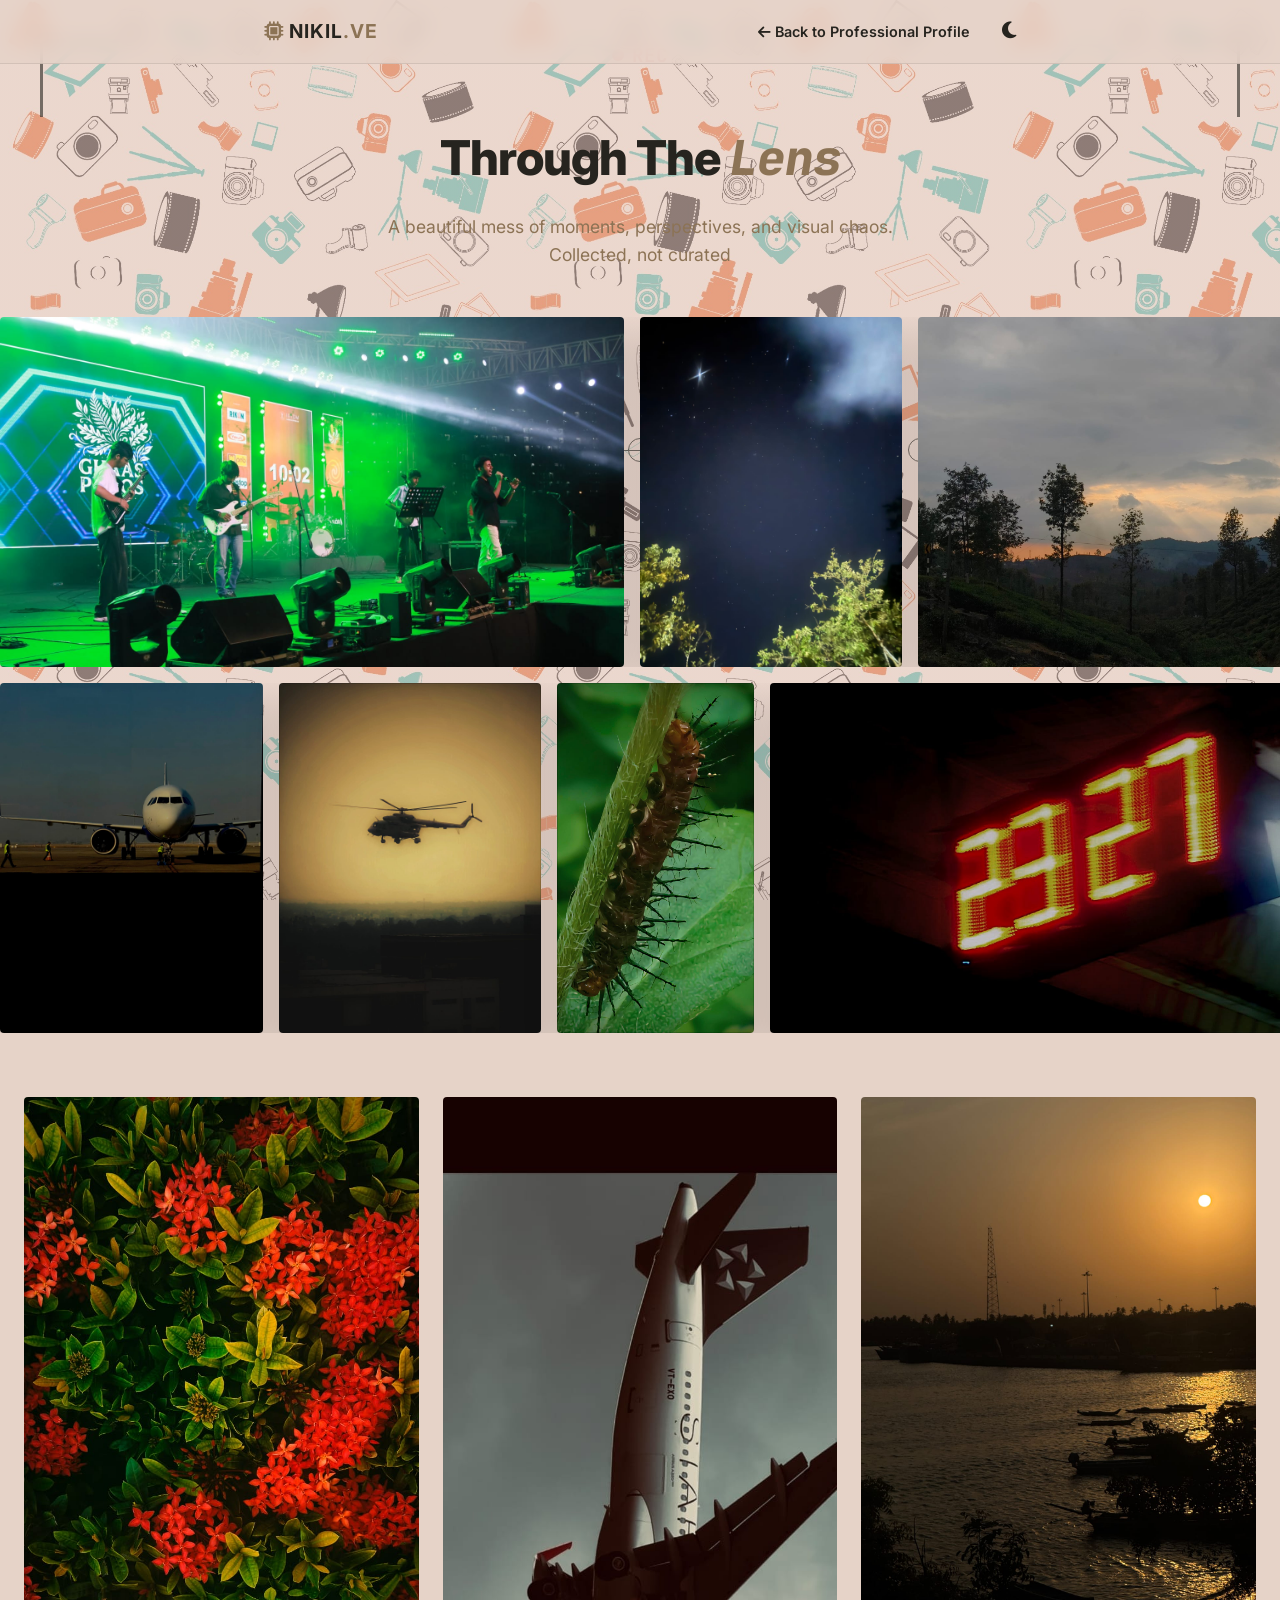
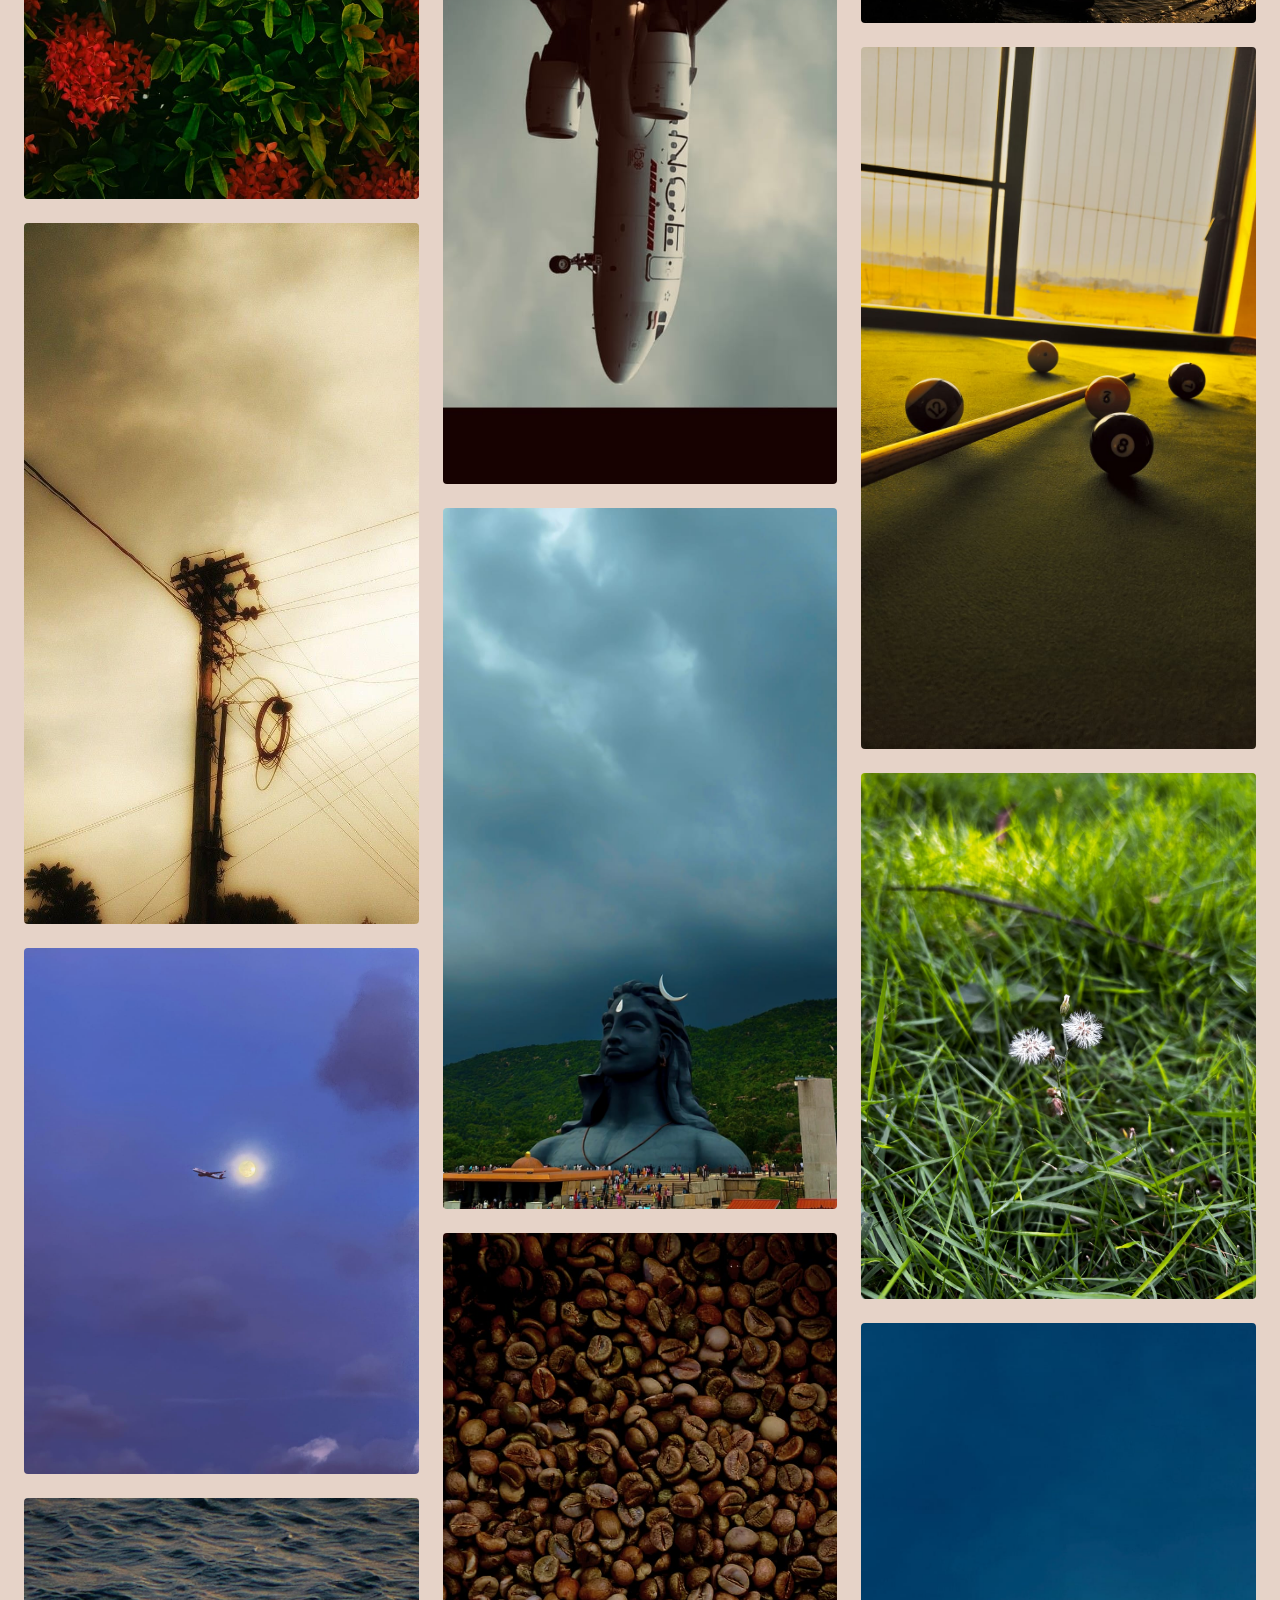
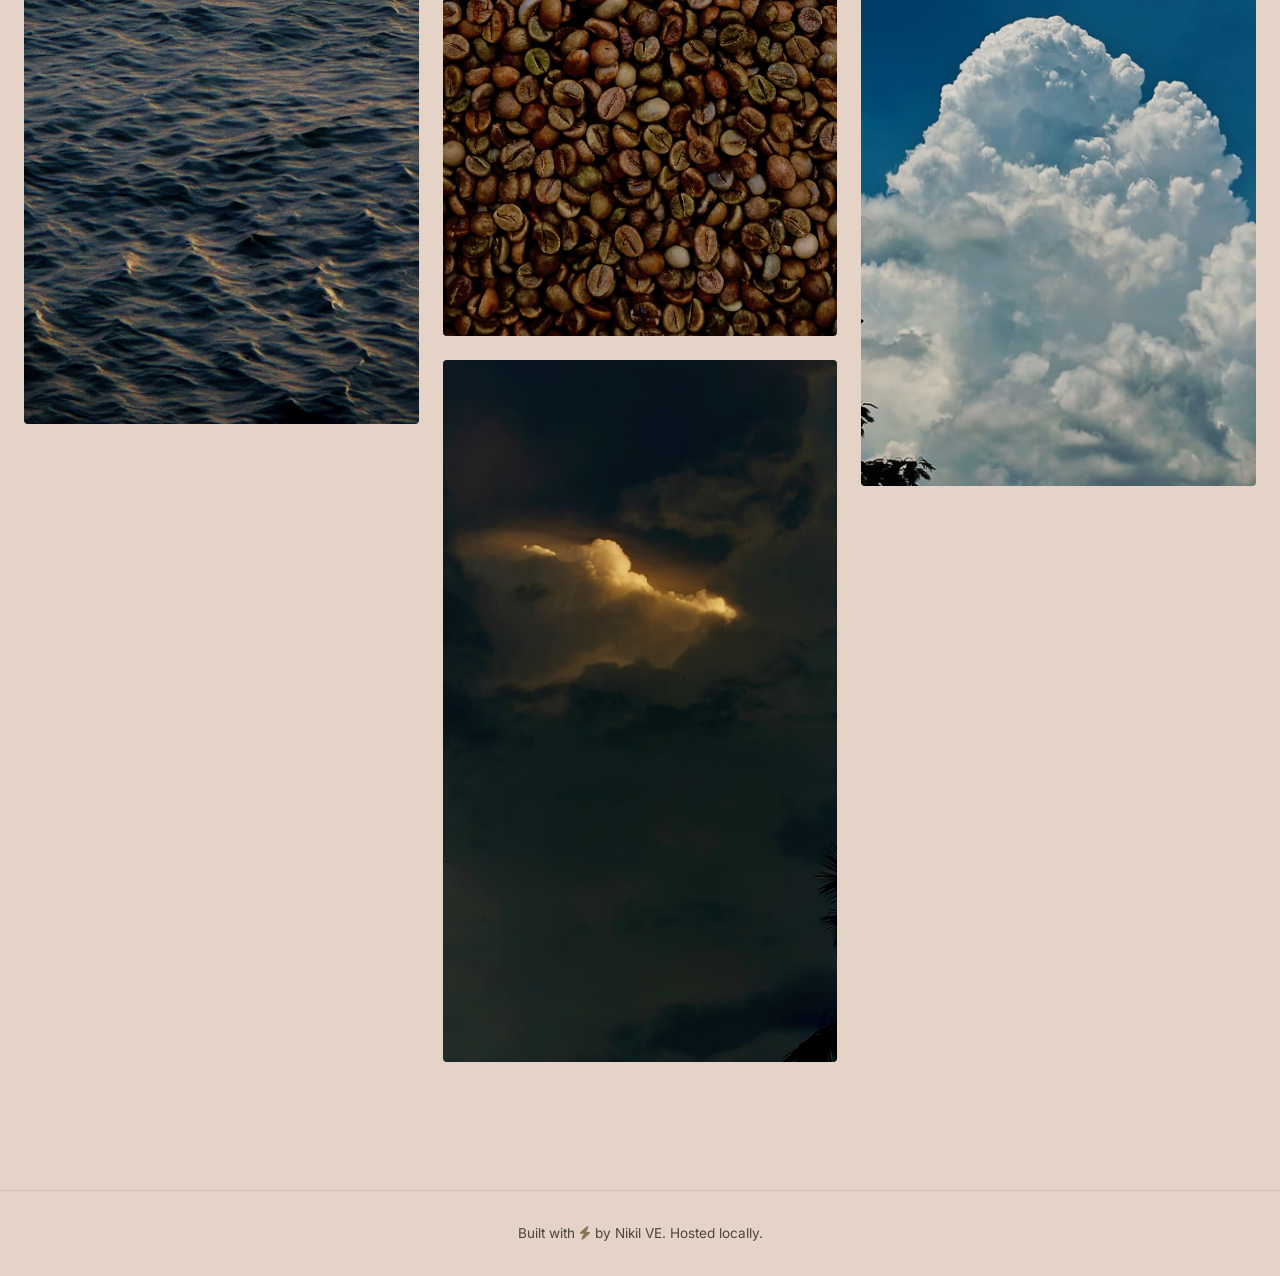
==== photography.html @ c64600e3 "Add files via upload" ====
<!DOCTYPE html>
<html lang="en" data-theme="dark">
<head>
    <meta charset="UTF-8">
    <meta name="viewport" content="width=device-width, initial-scale=1.0">
    <title>Photography | Nikil VE</title>
    
    <!-- Google Fonts -->
    <link rel="preconnect" href="https://fonts.googleapis.com">
    <link rel="preconnect" href="https://fonts.gstatic.com" crossorigin>
    <link href="https://fonts.googleapis.com/css2?family=Inter:wght@300;400;500;600;700&family=JetBrains+Mono:wght@400;700&family=Playfair+Display:ital,wght@0,400;0,700;1,400;1,700&display=swap" rel="stylesheet">
    
    <!-- FontAwesome -->
    <link rel="stylesheet" href="https://cdnjs.cloudflare.com/ajax/libs/font-awesome/6.4.0/css/all.min.css">
    
    <!-- Custom CSS -->
    <link rel="stylesheet" href="style.css">
</head>
<body class="photography-page">
    <!-- Photographic Background Elements (Viewfinder) -->
    <div class="viewfinder-overlay">
        
        <div class="bracket top-left"></div>
        <div class="bracket top-right"></div>
        <div class="bracket bottom-left"></div>
        <div class="bracket bottom-right"></div>
        <div class="crosshair"></div>
        <div class="focus-points">
            <span></span><span></span><span></span>
        </div>
        <div class="rec-light">REC</div>
    </div>

    <!-- Navigation -->
    <nav class="navbar">
        <div class="nav-content">
            <a href="index.html" class="logo">
                <i class="fa-solid fa-microchip text-accent"></i> NIKIL<span class="text-accent">.VE</span>
            </a>
            <div class="nav-links" style="display: flex; align-items: center; gap: 2rem;">
                <a href="index.html" style="font-weight: 600;"><i class="fa-solid fa-arrow-left"></i> Back to Professional Profile</a>
                <button id="theme-toggle-photo" class="icon-btn" aria-label="Toggle Photography Theme" style="background: transparent; border: none; font-size: 1.2rem; cursor: pointer;">
                    <i class="fa-solid fa-moon"></i>
                </button>
            </div>
        </div>
    </nav>

    <main class="container" style="max-width: 1400px; padding-top: 120px;">
        
        <!-- Header -->
        <section class="reveal" style="text-align: center; margin-bottom: 3rem;">
            <h1 style="font-size: 3rem; font-weight: 800; letter-spacing: -1px; margin-bottom: 1rem;">
                Through The <span class="text-accent" style="font-family: 'JetBrains Mono', monospace; font-style: italic;">Lens</span>
            </h1>
            <p class="text-muted" style="max-width: 600px; margin: 0 auto; font-size: 1.1rem;">
                A beautiful mess of moments, perspectives, and visual chaos.<br>
                Collected, not curated
            </p>
        </section>

        <!-- Marquee Section -->
        <section class="marquee-section reveal">
            <!-- Track 1: Scrolls Left -->
            <div class="marquee-wrapper">
                <div class="marquee-track track-left">
                    <img src="assets/photos/WhatsApp%20Image%202026-07-11%20at%203.01.21%20PM.jpeg" alt="Photography">
                    <img src="assets/photos/WhatsApp%20Image%202026-07-11%20at%203.01.24%20PM.jpeg" alt="Photography">
                    <img src="assets/photos/WhatsApp%20Image%202026-07-11%20at%203.01.25%20PM(1).jpeg" alt="Photography">
                    <img src="assets/photos/WhatsApp%20Image%202026-07-11%20at%203.01.25%20PM.jpeg" alt="Photography">
                    <img src="assets/photos/WhatsApp%20Image%202026-07-11%20at%203.01.26%20PM(1).jpeg" alt="Photography">
                    <img src="assets/photos/WhatsApp%20Image%202026-07-11%20at%203.01.26%20PM(2).jpeg" alt="Photography">
                    <img src="assets/photos/WhatsApp%20Image%202026-07-11%20at%203.01.26%20PM.jpeg" alt="Photography">
                    <img src="assets/photos/WhatsApp%20Image%202026-07-11%20at%203.01.27%20PM(1).jpeg" alt="Photography">
                    <!-- Duplicate for infinite scroll -->
                    <img src="assets/photos/WhatsApp%20Image%202026-07-11%20at%203.01.21%20PM.jpeg" alt="Photography">
                    <img src="assets/photos/WhatsApp%20Image%202026-07-11%20at%203.01.24%20PM.jpeg" alt="Photography">
                    <img src="assets/photos/WhatsApp%20Image%202026-07-11%20at%203.01.25%20PM(1).jpeg" alt="Photography">
                    <img src="assets/photos/WhatsApp%20Image%202026-07-11%20at%203.01.25%20PM.jpeg" alt="Photography">
                    <img src="assets/photos/WhatsApp%20Image%202026-07-11%20at%203.01.26%20PM(1).jpeg" alt="Photography">
                    <img src="assets/photos/WhatsApp%20Image%202026-07-11%20at%203.01.26%20PM(2).jpeg" alt="Photography">
                    <img src="assets/photos/WhatsApp%20Image%202026-07-11%20at%203.01.26%20PM.jpeg" alt="Photography">
                    <img src="assets/photos/WhatsApp%20Image%202026-07-11%20at%203.01.27%20PM(1).jpeg" alt="Photography">
                </div>
            </div>

            <!-- Track 2: Scrolls Right -->
            <div class="marquee-wrapper">
                <div class="marquee-track track-right">
                    <img src="assets/photos/WhatsApp%20Image%202026-07-11%20at%203.01.27%20PM.jpeg" alt="Photography">
                    <img src="assets/photos/WhatsApp%20Image%202026-07-11%20at%203.01.28%20PM(1).jpeg" alt="Photography">
                    <img src="assets/photos/WhatsApp%20Image%202026-07-11%20at%203.01.28%20PM(2).jpeg" alt="Photography">
                    <img src="assets/photos/WhatsApp%20Image%202026-07-11%20at%203.01.28%20PM.jpeg" alt="Photography">
                    <img src="assets/photos/WhatsApp%20Image%202026-07-11%20at%203.01.29%20PM(1).jpeg" alt="Photography">
                    <img src="assets/photos/WhatsApp%20Image%202026-07-11%20at%203.01.29%20PM(2).jpeg" alt="Photography">
                    <img src="assets/photos/WhatsApp%20Image%202026-07-11%20at%203.01.29%20PM.jpeg" alt="Photography">
                    <img src="assets/photos/WhatsApp%20Image%202026-07-11%20at%203.01.30%20PM(1).jpeg" alt="Photography">
                    <!-- Duplicate for infinite scroll -->
                    <img src="assets/photos/WhatsApp%20Image%202026-07-11%20at%203.01.27%20PM.jpeg" alt="Photography">
                    <img src="assets/photos/WhatsApp%20Image%202026-07-11%20at%203.01.28%20PM(1).jpeg" alt="Photography">
                    <img src="assets/photos/WhatsApp%20Image%202026-07-11%20at%203.01.28%20PM(2).jpeg" alt="Photography">
                    <img src="assets/photos/WhatsApp%20Image%202026-07-11%20at%203.01.28%20PM.jpeg" alt="Photography">
                    <img src="assets/photos/WhatsApp%20Image%202026-07-11%20at%203.01.29%20PM(1).jpeg" alt="Photography">
                    <img src="assets/photos/WhatsApp%20Image%202026-07-11%20at%203.01.29%20PM(2).jpeg" alt="Photography">
                    <img src="assets/photos/WhatsApp%20Image%202026-07-11%20at%203.01.29%20PM.jpeg" alt="Photography">
                    <img src="assets/photos/WhatsApp%20Image%202026-07-11%20at%203.01.30%20PM(1).jpeg" alt="Photography">
                </div>
            </div>
        </section>

        <!-- True Masonry Grid (Remaining Photos) -->
        <div class="photo-grid photo-reveal" style="margin-top: 4rem;">
            <div class="photo-item photo-reveal">
                <img src="assets/photos/WhatsApp%20Image%202026-07-11%20at%203.01.30%20PM.jpeg" alt="Photography">
            </div>
            <div class="photo-item photo-reveal">
                <img src="assets/photos/WhatsApp%20Image%202026-07-11%20at%203.01.31%20PM(1).jpeg" alt="Photography">
            </div>
            <div class="photo-item photo-reveal">
                <img src="assets/photos/WhatsApp%20Image%202026-07-11%20at%203.01.31%20PM.jpeg" alt="Photography">
            </div>
            <div class="photo-item photo-reveal">
                <img src="assets/photos/WhatsApp%20Image%202026-07-11%20at%203.01.32%20PM(1).jpeg" alt="Photography">
            </div>
            <div class="photo-item photo-reveal">
                <img src="assets/photos/WhatsApp%20Image%202026-07-11%20at%203.01.32%20PM.jpeg" alt="Photography">
            </div>
            <div class="photo-item photo-reveal">
                <img src="assets/photos/WhatsApp%20Image%202026-07-11%20at%203.01.33%20PM(1).jpeg" alt="Photography">
            </div>
            <div class="photo-item photo-reveal">
                <img src="assets/photos/WhatsApp%20Image%202026-07-11%20at%203.01.33%20PM(2).jpeg" alt="Photography">
            </div>
            <div class="photo-item photo-reveal">
                <img src="assets/photos/WhatsApp%20Image%202026-07-11%20at%203.01.33%20PM(3).jpeg" alt="Photography">
            </div>
            <div class="photo-item photo-reveal">
                <img src="assets/photos/WhatsApp%20Image%202026-07-11%20at%203.01.33%20PM.jpeg" alt="Photography">
            </div>
            <div class="photo-item photo-reveal">
                <img src="assets/photos/WhatsApp%20Image%202026-07-11%20at%203.01.34%20PM.jpeg" alt="Photography">
            </div>
            <div class="photo-item photo-reveal">
                <img src="assets/photos/WhatsApp%20Image%202026-07-11%20at%203.01.35%20PM(1).jpeg" alt="Photography">
            </div>
            <div class="photo-item photo-reveal">
                <img src="assets/photos/WhatsApp%20Image%202026-07-11%20at%203.01.35%20PM.jpeg" alt="Photography">
            </div>
        </div>

    </main>

    <footer>
        <p>Built with <i class="fa-solid fa-bolt text-accent"></i> by Nikil VE. Hosted locally.</p>
    </footer>

    <script src="script.js"></script>
</body>
</html>
---- style.css ----
:root {
    --font-sans: 'Inter', sans-serif;
    --font-mono: 'JetBrains Mono', monospace;
}

[data-theme="dark"] {
    --bg-main: #070707;
    --bg-card: #111211;
    --bg-hover: rgba(0, 255, 102, 0.05);
    --text-main: #e5e7eb;
    --text-muted: #9ca3af;
    --accent: #00ff66; /* PCB Neon Green */
    --border: #1a1c1a;
    --card-border: rgba(0, 255, 102, 0.15);
}

[data-theme="light"] {
    --bg-main: #ffffff;
    --bg-card: #f9fafb;
    --bg-hover: rgba(0, 143, 57, 0.05);
    --text-main: #111827;
    --text-muted: #4b5563;
    --accent: #008f39; /* Dark PCB Green */
    --border: #e5e7eb;
    --card-border: rgba(0, 143, 57, 0.2);
}

* {
    margin: 0;
    padding: 0;
    box-sizing: border-box;
}

body {
    font-family: var(--font-sans);
    background-color: var(--bg-main);
    color: var(--text-main);
    line-height: 1.6;
    transition: background-color 0.3s ease, color 0.3s ease;
    overflow-x: hidden;
}

/* Subtle Circuit Background */
.circuit-bg {
    position: fixed;
    top: 0;
    left: 0;
    width: 100vw;
    height: 100vh;
    pointer-events: none;
    z-index: -1;
    opacity: 0.12;
    background-image: url("data:image/svg+xml,%3Csvg width='200' height='200' xmlns='http://www.w3.org/2000/svg'%3E%3Cg stroke='%23888888' stroke-width='1.5' fill='none'%3E%3Cpath d='M20,20 L50,20 L70,40 L100,40' /%3E%3Ccircle cx='20' cy='20' r='3' fill='%23888888' /%3E%3Ccircle cx='100' cy='40' r='3' fill='%23888888' /%3E%3Cpath d='M150,80 L130,80 L110,60 L110,20' /%3E%3Ccircle cx='150' cy='80' r='3' fill='%23888888' /%3E%3Cpath d='M10,120 L30,140 L80,140' /%3E%3Ccircle cx='10' cy='120' r='3' fill='%23888888' /%3E%3Ccircle cx='80' cy='140' r='3' fill='%23888888' /%3E%3Cpath d='M180,160 L160,160 L140,180 L100,180' /%3E%3Ccircle cx='180' cy='160' r='3' fill='%23888888' /%3E%3Ccircle cx='100' cy='180' r='3' fill='%23888888' /%3E%3Crect x='80' y='80' width='40' height='40' /%3E%3Cline x1='75' y1='85' x2='80' y2='85' /%3E%3Cline x1='75' y1='95' x2='80' y2='95' /%3E%3Cline x1='75' y1='105' x2='80' y2='105' /%3E%3Cline x1='75' y1='115' x2='80' y2='115' /%3E%3Cline x1='120' y1='85' x2='125' y2='85' /%3E%3Cline x1='120' y1='95' x2='125' y2='95' /%3E%3Cline x1='120' y1='105' x2='125' y2='105' /%3E%3Cline x1='120' y1='115' x2='125' y2='115' /%3E%3C/g%3E%3C/svg%3E");
    background-size: 300px 300px;
}

/* Photography Elegant Background */
.maximalist-bg {
    position: fixed;
    top: 0;
    left: 0;
    width: 100vw;
    height: 100vh;
    z-index: -2;
    background-color: #050505;
}

.maximalist-bg::after {
    content: '';
    position: absolute;
    top: 0; left: 0; width: 100%; height: 100%;
    background-image: url("data:image/svg+xml,%3Csvg viewBox='0 0 200 200' xmlns='http://www.w3.org/2000/svg'%3E%3Cfilter id='noiseFilter'%3E%3CfeTurbulence type='fractalNoise' baseFrequency='0.85' numOctaves='3' stitchTiles='stitch'/%3E%3C/filter%3E%3Crect width='100%25' height='100%25' filter='url(%23noiseFilter)' opacity='0.12'/%3E%3C/svg%3E");
    pointer-events: none;
    z-index: -1;
}

/* Typography & Utilities */
.text-accent { color: var(--accent); }
.text-primary { color: var(--text-main); font-weight: 600; }
.text-muted { color: var(--text-muted); }
.mb-section { margin-bottom: 6rem; }
.mt-4 { margin-top: 1rem; }

/* Navigation */
.navbar {
    position: fixed;
    top: 0;
    width: 100%;
    backdrop-filter: blur(10px);
    -webkit-backdrop-filter: blur(10px);
    background-color: rgba(var(--bg-main), 0.8);
    border-bottom: 1px solid var(--border);
    z-index: 100;
}

.nav-content {
    max-width: 800px;
    margin: 0 auto;
    padding: 1rem 1.5rem;
    display: flex;
    justify-content: space-between;
    align-items: center;
}

.logo {
    text-decoration: none;
    color: var(--text-main);
    font-weight: 700;
    font-size: 1.2rem;
    letter-spacing: 1px;
}

.nav-links {
    display: flex;
    gap: 1.5rem;
    align-items: center;
}

.nav-links a {
    text-decoration: none;
    color: var(--text-muted);
    font-size: 0.9rem;
    font-weight: 500;
    transition: color 0.2s ease;
}

.nav-links a:hover {
    color: var(--text-main);
}

.theme-btn {
    background: none;
    border: none;
    color: var(--text-muted);
    cursor: pointer;
    font-size: 1.2rem;
    transition: color 0.2s ease;
}

.theme-btn:hover {
    color: var(--accent);
}

/* Layout */
.container {
    max-width: 800px;
    margin: 0 auto;
    padding: 8rem 1.5rem 4rem 1.5rem;
}

/* Hero Section */
.hero {
    margin-bottom: 6rem;
}

.hero-badge {
    display: inline-block;
    padding: 0.25rem 0.75rem;
    border-radius: 9999px;
    background-color: var(--bg-hover);
    color: var(--text-muted);
    font-size: 0.85rem;
    font-family: var(--font-mono);
    margin-bottom: 1.5rem;
    border: 1px solid var(--border);
}

.hero-title {
    font-size: 3rem;
    font-weight: 700;
    line-height: 1.1;
    margin-bottom: 1.5rem;
    letter-spacing: -0.02em;
}

.hero-desc {
    font-size: 1.1rem;
    color: var(--text-muted);
    margin-bottom: 2rem;
    max-width: 600px;
}

.social-links {
    display: flex;
    gap: 1rem;
}

.social-icon {
    display: flex;
    align-items: center;
    justify-content: center;
    width: 40px;
    height: 40px;
    border-radius: 50%;
    background-color: var(--bg-card);
    color: var(--text-main);
    text-decoration: none;
    border: 1px solid var(--card-border);
    transition: all 0.3s ease;
}

.social-icon:hover {
    border-color: var(--accent);
    color: var(--accent);
    transform: translateY(-4px);
    box-shadow: 0 4px 15px rgba(0, 255, 102, 0.2);
}

/* Section Shared */
.section-title {
    font-size: 0.875rem;
    font-weight: 600;
    text-transform: uppercase;
    letter-spacing: 0.1em;
    color: var(--text-muted);
    margin-bottom: 2rem;
    display: flex;
    align-items: center;
    gap: 0.5rem;
}

/* Cards & Minimal Blocks */
.card-minimal {
    padding: 1.5rem;
    border-radius: 8px;
    border: 1px solid var(--card-border);
    background-color: var(--bg-card);
    transition: all 0.3s cubic-bezier(0.25, 0.8, 0.25, 1);
}

.card-minimal:hover {
    border-color: var(--accent);
    background-color: var(--bg-hover);
    transform: translateY(-3px);
    box-shadow: 0 4px 20px rgba(0, 255, 102, 0.15);
}

.flex-between {
    display: flex;
    justify-content: space-between;
    align-items: flex-start;
    gap: 1rem;
}

.card-title {
    font-size: 1.1rem;
    font-weight: 600;
    color: var(--text-main);
}

.card-subtitle {
    font-size: 0.9rem;
    color: var(--text-muted);
    margin-top: 0.25rem;
}

.badge {
    font-size: 0.75rem;
    padding: 0.25rem 0.75rem;
    border-radius: 9999px;
    background-color: var(--bg-hover);
    color: var(--text-muted);
    font-family: var(--font-mono);
    white-space: nowrap;
}

/* Timeline */
.timeline {
    position: relative;
    padding-left: 2rem;
}

.timeline::before {
    content: '';
    position: absolute;
    left: 0.45rem;
    top: 0;
    bottom: 0;
    width: 2px;
    background-color: var(--border);
}

.timeline-item {
    position: relative;
    margin-bottom: 2rem;
}

.timeline-item:last-child {
    margin-bottom: 0;
}

.timeline-dot {
    position: absolute;
    left: -2rem;
    top: 0.5rem;
    width: 1rem;
    height: 1rem;
    border-radius: 50%;
    background-color: var(--bg-main);
    border: 2px solid var(--accent);
    z-index: 1;
}

.bullet-list {
    margin-top: 1rem;
    padding-left: 1.2rem;
    color: var(--text-muted);
    font-size: 0.95rem;
}

.bullet-list li {
    margin-bottom: 0.5rem;
}

.bullet-list strong {
    color: var(--text-main);
}

/* Grid Layout */
.grid-2 {
    display: grid;
    grid-template-columns: repeat(auto-fit, minmax(300px, 1fr));
    gap: 1.5rem;
}

/* Project Cards */
.card {
    padding: 1.5rem;
    border-radius: 8px;
    border: 1px solid var(--card-border);
    background-color: var(--bg-card);
    transition: all 0.3s cubic-bezier(0.25, 0.8, 0.25, 1);
    display: flex;
    flex-direction: column;
}

.card:hover {
    border-color: var(--accent);
    transform: translateY(-4px);
    box-shadow: 0 8px 25px rgba(0, 255, 102, 0.15);
}

.card-desc {
    font-size: 0.95rem;
    color: var(--text-muted);
    margin-top: 0.75rem;
    flex-grow: 1;
}

.tags {
    margin-top: 1.5rem;
    display: flex;
    flex-wrap: wrap;
    gap: 0.5rem;
}

.tags span {
    font-size: 0.75rem;
    font-family: var(--font-mono);
    padding: 0.25rem 0.6rem;
    border-radius: 4px;
    background-color: var(--bg-hover);
    color: var(--text-muted);
    border: 1px solid var(--card-border);
}

.tags-lg span {
    font-size: 0.85rem;
    padding: 0.4rem 0.8rem;
}

/* Certifications */
.text-sm-heading {
    font-size: 1rem;
    font-weight: 600;
    margin-bottom: 1.5rem;
    color: var(--text-main);
}

.space-y-4 > * + * {
    margin-top: 1rem;
}

.cert-item {
    display: flex;
    align-items: center; /* Changed from flex-start to center */
    gap: 1rem;
    padding: 1rem;
    border-radius: 8px;
    border: 1px solid var(--card-border);
    background-color: var(--bg-card);
    transition: background-color 0.3s ease, transform 0.2s ease;
}

.clickable-cert {
    cursor: pointer;
}

.clickable-cert:hover {
    background-color: var(--bg-hover);
    border-color: var(--accent);
    transform: translateY(-3px);
    box-shadow: 0 4px 20px rgba(0, 255, 102, 0.15);
}

.ml-auto {
    margin-left: auto;
}

.text-sm {
    font-size: 0.85rem;
}

.cert-image-container {
    text-align: center;
}

.cert-image {
    max-width: 100%;
    height: auto;
    border-radius: 4px;
    border: 1px solid var(--card-border);
}

.cert-item h4 {
    font-size: 0.95rem;
    font-weight: 500;
    color: var(--text-main);
}

.cert-item p {
    font-size: 0.85rem;
    color: var(--text-muted);
    margin-top: 0.25rem;
}

.cert-item i.fa-certificate {
    font-size: 1.2rem;
}

/* Footer */
footer {
    text-align: center;
    padding: 2rem 0;
    border-top: 1px solid var(--border);
    color: var(--text-muted);
    font-size: 0.85rem;
}

/* Modal & Interactive Reports */
.modal {
    display: none; 
    position: fixed; 
    z-index: 1000; 
    left: 0;
    top: 0;
    width: 100%; 
    height: 100%; 
    overflow: auto; 
    background-color: rgba(0,0,0,0.8);
    backdrop-filter: blur(5px);
    opacity: 0;
    transition: opacity 0.3s ease;
}

.modal.show {
    display: block;
    opacity: 1;
}

.modal-content {
    background-color: var(--bg-main);
    margin: 5% auto; 
    padding: 2.5rem;
    width: 90%; 
    max-width: 800px;
    position: relative;
    transform: translateY(-20px);
    transition: transform 0.3s ease;
    max-height: 85vh;
    overflow-y: auto;
}

.modal.show .modal-content {
    transform: translateY(0);
}

.close-modal {
    color: var(--text-muted);
    position: absolute;
    right: 1.5rem;
    top: 1rem;
    font-size: 28px;
    font-weight: bold;
    cursor: pointer;
    transition: color 0.2s ease;
}

.close-modal:hover,
.close-modal:focus {
    color: var(--accent);
    text-decoration: none;
}

.interactive-reports li {
    cursor: pointer;
    transition: all 0.2s ease;
    padding: 0.5rem;
    border-radius: 6px;
}

.interactive-reports li:hover {
    background-color: var(--bg-hover);
    transform: translateX(5px);
}

.modal-body h3 {
    color: var(--accent);
    margin-bottom: 1rem;
    font-size: 1.5rem;
}

.modal-body h4 {
    color: var(--text-main);
    margin-top: 1.5rem;
    margin-bottom: 0.5rem;
}

.modal-body p {
    margin-bottom: 1rem;
}

.modal-body ul, .modal-body ol {
    margin-bottom: 1rem;
    padding-left: 1.5rem;
    color: var(--text-muted);
}

.modal-body ul li, .modal-body ol li {
    margin-bottom: 0.5rem;
}

/* Animations */
.reveal {
    opacity: 0;
    transform: translateY(30px);
    transition: all 0.8s cubic-bezier(0.5, 0, 0, 1);
}

.reveal.active {
    opacity: 1;
    transform: translateY(0);
}

/* Photography Specific Reveal (Framer Style) */
.photo-reveal {
    opacity: 0;
    transform: translateY(80px);
    transition: opacity 1.2s cubic-bezier(0.16, 1, 0.3, 1), transform 1.2s cubic-bezier(0.16, 1, 0.3, 1);
}

.photo-reveal.active {
    opacity: 1;
    transform: translateY(0);
}

/* --- Marquee Sections --- */
.marquee-section {
    width: 100vw;
    margin-left: calc(-50vw + 50%); /* Break out of container to span full width */
    overflow: hidden;
    margin-bottom: 3rem;
    display: flex;
    flex-direction: column;
    gap: 1rem;
}

.marquee-wrapper {
    width: 100%;
    overflow: hidden;
    display: flex;
}

.marquee-track {
    display: flex;
    gap: 1rem;
    width: max-content;
}

.track-left {
    animation: scrollLeft 40s linear infinite;
}

.track-right {
    animation: scrollRight 40s linear infinite;
}

.marquee-track img {
    height: 350px; /* Fixed height so they line up neatly */
    width: auto;
    object-fit: cover;
    border-radius: 4px;
    transition: transform 0.4s cubic-bezier(0.16, 1, 0.3, 1);
}

.marquee-track img:hover {
    transform: scale(1.05);
    z-index: 10;
}

@keyframes scrollLeft {
    0% { transform: translateX(0); }
    100% { transform: translateX(-50%); }
}

@keyframes scrollRight {
    0% { transform: translateX(-50%); }
    100% { transform: translateX(0); }
}

/* --- Photography Page (True Masonry) --- */
.photo-grid {
    column-count: 3;
    column-gap: 1.5rem;
    padding-bottom: 4rem;
}

.photo-item {
    position: relative;
    border-radius: 4px;
    overflow: hidden;
    cursor: pointer;
    break-inside: avoid;
    margin-bottom: 1.5rem;
}

.photo-item img {
    width: 100%;
    height: auto; /* Natural aspect ratio, no cropping */
    transition: transform 1.6s cubic-bezier(0.16, 1, 0.3, 1);
    display: block;
    transform: scale(1.3);
}

/* When the parent wrapper is active (scrolled into view), the image scales down to 1 */
.photo-reveal.active img {
    transform: scale(1);
}

/* Elegant Photography Hover Effects */
.photo-item:hover img {
    transform: scale(1.05); /* Slight zoom on hover, much more subtle */
    transition: transform 0.8s cubic-bezier(0.16, 1, 0.3, 1);
}

@media (max-width: 900px) {
    .photo-grid {
        column-count: 2;
    }
}

@media (max-width: 600px) {
    .photo-grid {
        column-count: 1;
    }
    
    .nav-links a {
        display: none;
    }
    
    .hero-title {
        font-size: 2.5rem;
    }
    
    .flex-between {
        flex-direction: column;
        gap: 0.5rem;
    }
}

/* --- Photography Page Themes --- */
body.photography-page[data-photo-theme="light"] {
    background-color: #e6d3c8; /* Soft beige to match image */
    background-image: 
        linear-gradient(rgba(230, 211, 200, 0.4), rgba(230, 211, 200, 0.4)), /* 40% fade (60% opacity) */
        url('assets/photos/photography-pattern-bg.jpg');
    background-size: auto, 500px;
    background-repeat: repeat, repeat;
    background-attachment: fixed, fixed;
    color: #26241F; /* Deep charcoal */
}

/* Override accent color (no green on photography page) */
body.photography-page[data-photo-theme="light"] .text-accent,
body.photography-page[data-photo-theme="light"] .text-muted {
    color: #8c7355; /* Rich earthy brown */
}
body.photography-page[data-photo-theme="dark"] .text-accent,
body.photography-page[data-photo-theme="dark"] .text-muted {
    color: #ff66b2; /* Vibrant pink/magenta */
}

body.photography-page[data-photo-theme="light"] .navbar {
    background: rgba(230, 211, 200, 0.85); /* Match the new beige background */
    border-bottom: 1px solid rgba(38, 36, 31, 0.1);
}

body.photography-page[data-photo-theme="light"] .logo,
body.photography-page[data-photo-theme="light"] .nav-links a {
    color: #26241F;
}

body.photography-page[data-photo-theme="light"] footer {
    border-top: 1px solid rgba(38, 36, 31, 0.1);
    color: #4A463B;
}

/* Magenta Dark Theme for Photography */
body.photography-page[data-photo-theme="dark"] {
    background-color: #5c0533; /* Dark magenta base to tint the image */
    background-image: url('assets/photos/photography-pattern-bg.jpg');
    background-size: 500px;
    background-repeat: repeat;
    background-attachment: fixed;
    background-blend-mode: multiply; /* Multiplies image with dark magenta for a rich 100% visible pattern */
    color: #ffd1ec;
}

body.photography-page[data-photo-theme="dark"] .navbar {
    background: rgba(26, 5, 18, 0.85);
    border-bottom: 1px solid rgba(255, 0, 150, 0.2);
}

body.photography-page[data-photo-theme="dark"] .logo,
body.photography-page[data-photo-theme="dark"] .nav-links a {
    color: #ffd1ec;
}

body.photography-page[data-photo-theme="dark"] footer {
    border-top: 1px solid rgba(255, 0, 150, 0.2);
    color: #e599c9;
}

body.photography-page .marquee-track img {
    box-shadow: 0 15px 35px rgba(0,0,0,0.15);
}

/* --- Photographic Viewfinder Overlay (Background) --- */
.viewfinder-overlay {
    position: fixed;
    top: 0; left: 0; right: 0; bottom: 0;
    pointer-events: none;
    z-index: -1; /* Pushed to background */
    opacity: 0.6; /* Increased global opacity so children are visible */
}



body.photography-page .icon-btn {
    background: transparent;
    border: none;
    font-size: 1.2rem;
    cursor: pointer;
    color: inherit;
    transition: color 0.3s ease;
}

/* Fix theme toggle button color based on theme */
body.photography-page[data-photo-theme="light"] .icon-btn { color: #26241F; }
body.photography-page[data-photo-theme="dark"] .icon-btn { color: #ffd1ec; }

.viewfinder-overlay .bracket {
    position: absolute;
    width: 6vw;
    height: 6vw;
    min-width: 40px;
    min-height: 40px;
    border-style: solid;
    border-width: 3px;
}

body.photography-page[data-photo-theme="light"] .viewfinder-overlay .bracket { border-color: #26241F; }
body.photography-page[data-photo-theme="dark"] .viewfinder-overlay .bracket { border-color: #ff33aa; }

.bracket.top-left { top: 40px; left: 40px; border-right: none; border-bottom: none; }
.bracket.top-right { top: 40px; right: 40px; border-left: none; border-bottom: none; }
.bracket.bottom-left { bottom: 40px; left: 40px; border-right: none; border-top: none; }
.bracket.bottom-right { bottom: 40px; right: 40px; border-left: none; border-top: none; }

.viewfinder-overlay .crosshair {
    position: absolute;
    top: 50%; left: 50%;
    transform: translate(-50%, -50%);
    width: 40px; height: 40px;
}
.viewfinder-overlay .crosshair::before {
    content: ''; position: absolute;
    top: 50%; left: -20px; right: -20px;
    height: 1px;
}
.viewfinder-overlay .crosshair::after {
    content: ''; position: absolute;
    left: 50%; top: -20px; bottom: -20px;
    width: 1px;
}

body.photography-page[data-photo-theme="light"] .viewfinder-overlay .crosshair::before,
body.photography-page[data-photo-theme="light"] .viewfinder-overlay .crosshair::after { background: #26241F; }
body.photography-page[data-photo-theme="dark"] .viewfinder-overlay .crosshair::before,
body.photography-page[data-photo-theme="dark"] .viewfinder-overlay .crosshair::after { background: #ff33aa; }

.viewfinder-overlay .focus-points {
    position: absolute;
    top: 50%; left: 50%;
    transform: translate(-50%, -50%);
    display: flex;
    gap: 20vw;
}
.viewfinder-overlay .focus-points span {
    width: 24px; height: 24px;
    border-style: solid;
    border-width: 1.5px;
    border-radius: 50%;
}
body.photography-page[data-photo-theme="light"] .viewfinder-overlay .focus-points span { border-color: #26241F; }
body.photography-page[data-photo-theme="dark"] .viewfinder-overlay .focus-points span { border-color: #ff33aa; }

.viewfinder-overlay .rec-light {
    position: absolute;
    top: 40px;
    left: 50%;
    transform: translateX(-50%);
    font-family: 'JetBrains Mono', monospace;
    font-size: 1.2rem;
    font-weight: 700;
    opacity: 0.6;
    display: flex;
    align-items: center;
    gap: 8px;
    animation: blink 2s infinite;
}
body.photography-page[data-photo-theme="light"] .viewfinder-overlay .rec-light { color: #cc0000; }
body.photography-page[data-photo-theme="dark"] .viewfinder-overlay .rec-light { color: #ff33aa; }

.viewfinder-overlay .rec-light::before {
    content: '';
    display: block;
    width: 12px; height: 12px;
    border-radius: 50%;
}
body.photography-page[data-photo-theme="light"] .viewfinder-overlay .rec-light::before { background-color: #cc0000; }
body.photography-page[data-photo-theme="dark"] .viewfinder-overlay .rec-light::before { background-color: #ff33aa; }

@keyframes blink {
    0%, 100% { opacity: 0.3; }
    50% { opacity: 0.8; }
}
/* --- Skills Marquee --- */
.skills-marquee-track {
    display: inline-block;
    animation: scrollLeft 25s linear infinite;
}

.skills-marquee-track:hover {
    animation-play-state: paused;
}

.skill-tag {
    display: inline-block;
    background: rgba(255, 255, 255, 0.05);
    border: 1px solid rgba(255, 255, 255, 0.1);
    padding: 0.4rem 1rem;
    border-radius: 20px;
    font-size: 0.85rem;
    color: var(--text-main);
    margin-right: 1rem;
    font-family: var(--font-mono);
}

[data-theme="light"] .skill-tag {
    background: rgba(0, 0, 0, 0.05);
    border-color: rgba(0, 0, 0, 0.1);
}

.tags span {
    background: rgba(255, 255, 255, 0.05);
    border: 1px solid rgba(255, 255, 255, 0.1);
    padding: 0.25rem 0.75rem;
    border-radius: 4px;
    font-size: 0.8rem;
    color: var(--text-muted);
    transition: all 0.3s ease;
    cursor: default;
    display: inline-block;
}

.tags span:hover {
    background: var(--bg-hover);
    border-color: var(--accent);
    color: var(--accent);
    transform: translateY(-3px) scale(1.05);
    box-shadow: 0 4px 15px rgba(0, 255, 102, 0.15);
}

[data-theme="light"] .tags span {
    background: rgba(0, 0, 0, 0.05);
    border-color: rgba(0, 0, 0, 0.1);
}

[data-theme="light"] .tags span:hover {
    box-shadow: 0 4px 15px rgba(0, 143, 57, 0.15);
}

.btn-more-skills:hover {
    transform: scale(1.1);
    background: var(--accent) !important;
    color: var(--bg-main) !important;
    box-shadow: 0 4px 15px rgba(0, 255, 102, 0.2);
}

[data-theme="light"] .btn-more-skills:hover {
    box-shadow: 0 4px 15px rgba(0, 143, 57, 0.2);
}

@keyframes scrollLeft {
    from { transform: translateX(0); }
    to { transform: translateX(-50%); }
}
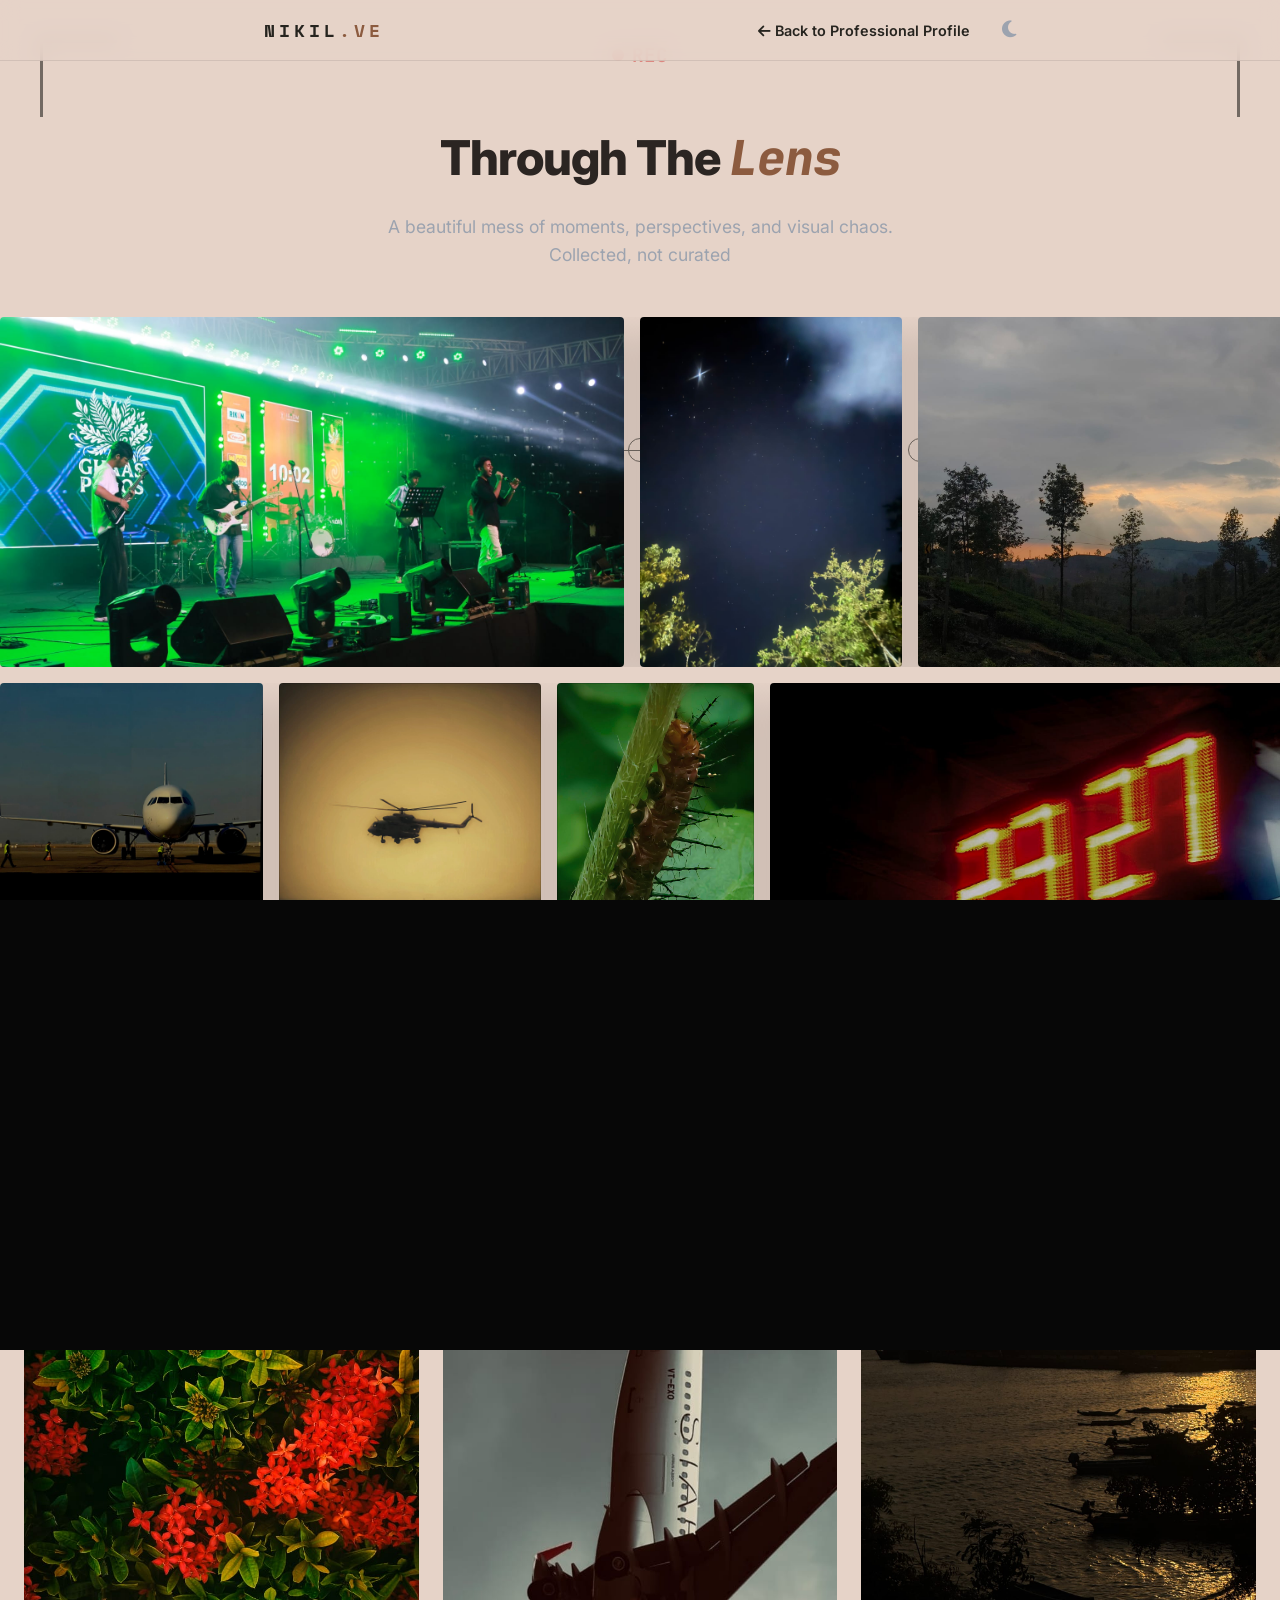
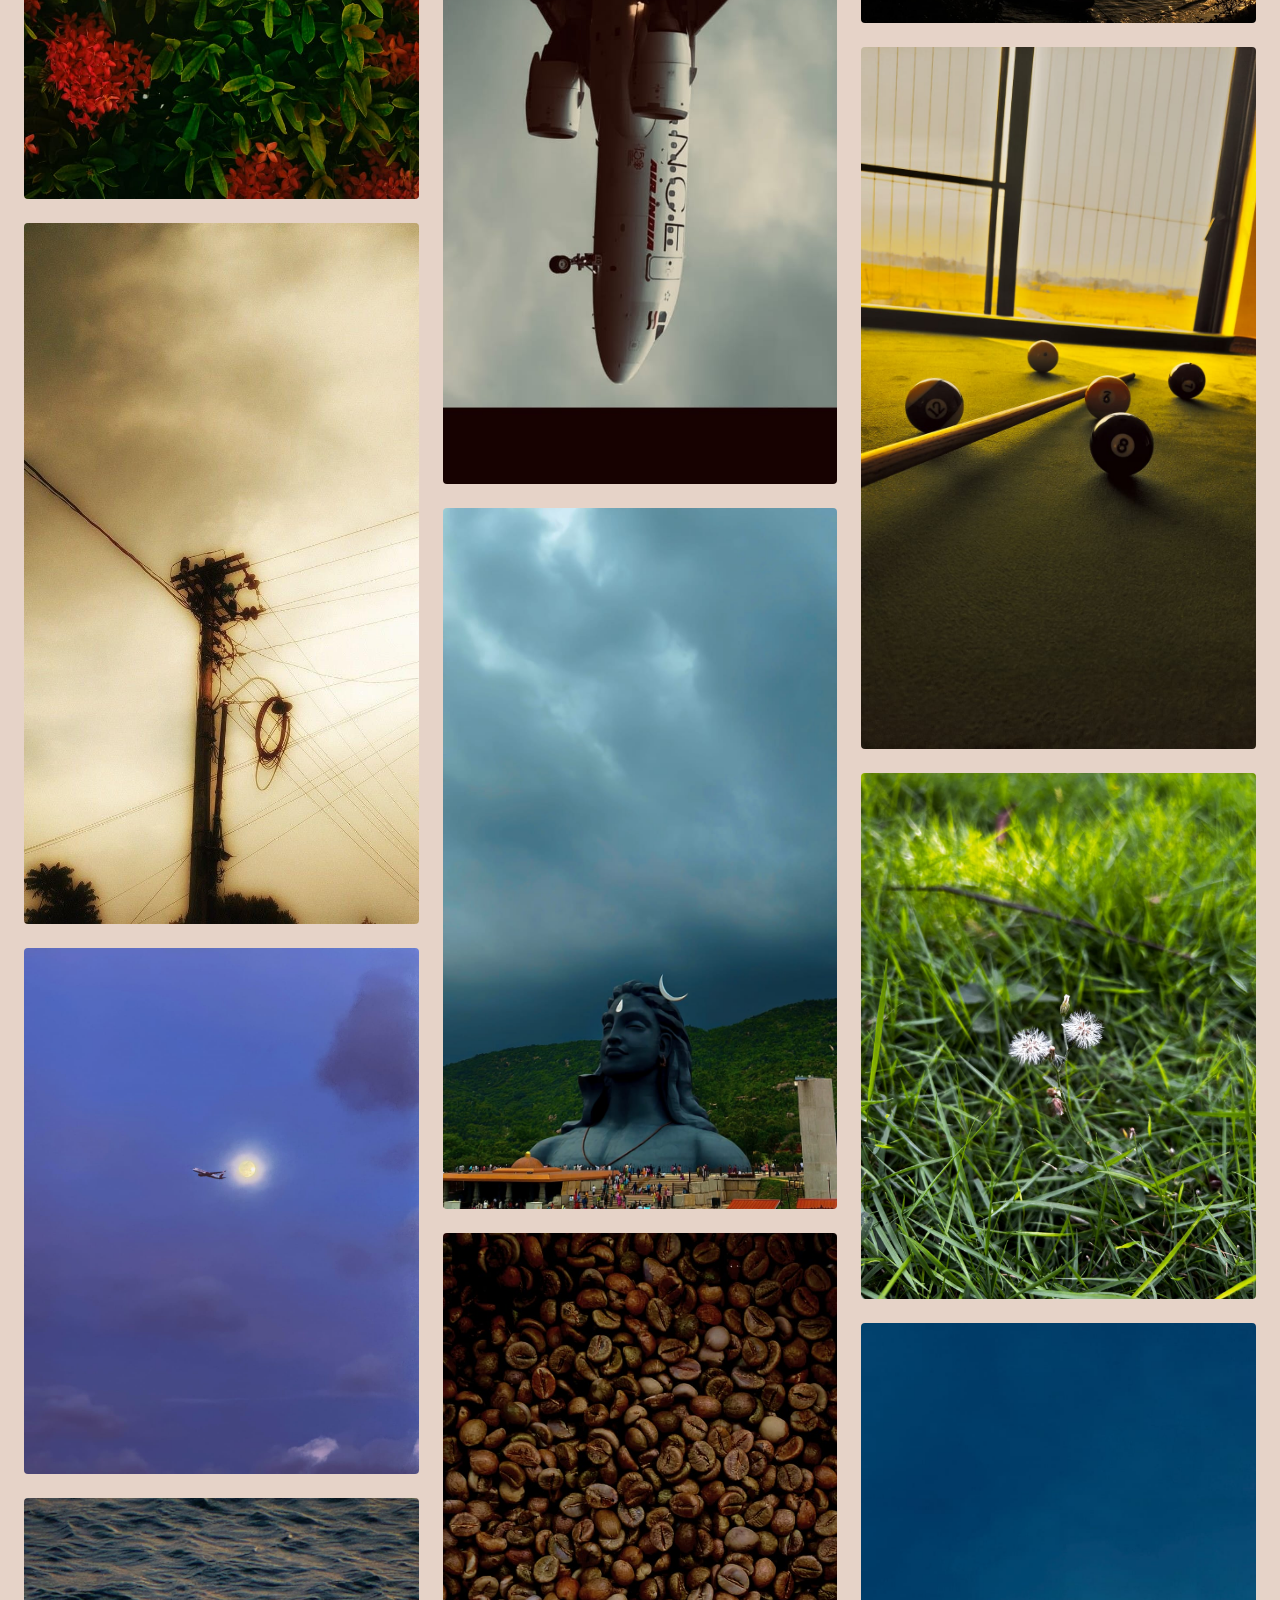
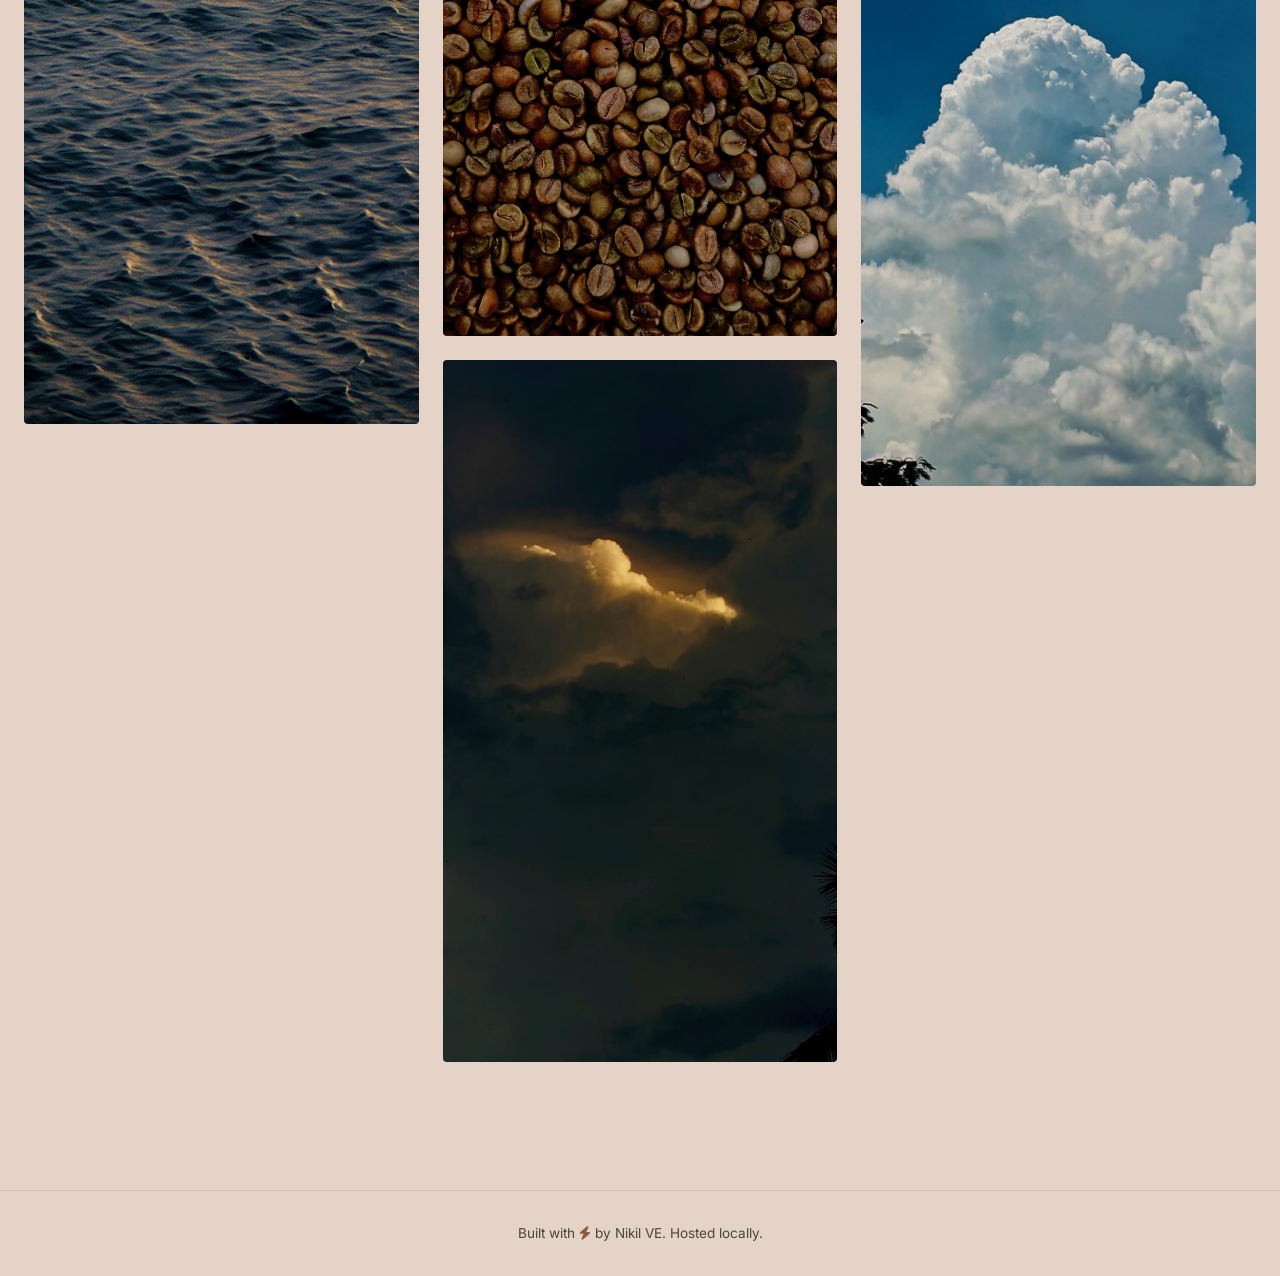
==== commit d62bd6f1: "Add files via upload" ====
--- a/photography.html
+++ b/photography.html
@@ -8,7 +8,7 @@
     <!-- Google Fonts -->
     <link rel="preconnect" href="https://fonts.googleapis.com">
     <link rel="preconnect" href="https://fonts.gstatic.com" crossorigin>
-    <link href="https://fonts.googleapis.com/css2?family=Inter:wght@300;400;500;600;700&family=JetBrains+Mono:wght@400;700&family=Playfair+Display:ital,wght@0,400;0,700;1,400;1,700&display=swap" rel="stylesheet">
+    <link href="https://fonts.googleapis.com/css2?family=Space+Mono:wght@400;700&family=Inter:wght@300;400;500;600;700&family=JetBrains+Mono:wght@400;700&family=Playfair+Display:ital,wght@0,400;0,700;1,400;1,700&display=swap" rel="stylesheet">
     
     <!-- FontAwesome -->
     <link rel="stylesheet" href="https://cdnjs.cloudflare.com/ajax/libs/font-awesome/6.4.0/css/all.min.css">
@@ -17,6 +17,12 @@
     <link rel="stylesheet" href="style.css">
 </head>
 <body class="photography-page">
+    <!-- Camera Shutter Transition Elements -->
+    <div class="shutter-overlay">
+        <div class="shutter-top"></div>
+        <div class="shutter-bottom"></div>
+    </div>
+
     <!-- Photographic Background Elements (Viewfinder) -->
     <div class="viewfinder-overlay">
         
@@ -35,11 +41,11 @@
     <nav class="navbar">
         <div class="nav-content">
             <a href="index.html" class="logo">
-                <i class="fa-solid fa-microchip text-accent"></i> NIKIL<span class="text-accent">.VE</span>
+                NIKIL<span class="text-accent">.VE</span>
             </a>
             <div class="nav-links" style="display: flex; align-items: center; gap: 2rem;">
-                <a href="index.html" style="font-weight: 600;"><i class="fa-solid fa-arrow-left"></i> Back to Professional Profile</a>
-                <button id="theme-toggle-photo" class="icon-btn" aria-label="Toggle Photography Theme" style="background: transparent; border: none; font-size: 1.2rem; cursor: pointer;">
+                <a href="index.html" id="back-to-prof" style="font-weight: 600;"><i class="fa-solid fa-arrow-left"></i> Back to Professional Profile</a>
+                <button id="theme-toggle-photo" class="theme-btn" aria-label="Toggle Photography Theme" style="background: transparent; border: none; font-size: 1.2rem; cursor: pointer;">
                     <i class="fa-solid fa-moon"></i>
                 </button>
             </div>
@@ -110,40 +116,40 @@
 
         <!-- True Masonry Grid (Remaining Photos) -->
         <div class="photo-grid photo-reveal" style="margin-top: 4rem;">
-            <div class="photo-item photo-reveal">
+            <div class="photo-item polaroid-reveal">
                 <img src="assets/photos/WhatsApp%20Image%202026-07-11%20at%203.01.30%20PM.jpeg" alt="Photography">
             </div>
-            <div class="photo-item photo-reveal">
+            <div class="photo-item polaroid-reveal">
                 <img src="assets/photos/WhatsApp%20Image%202026-07-11%20at%203.01.31%20PM(1).jpeg" alt="Photography">
             </div>
-            <div class="photo-item photo-reveal">
+            <div class="photo-item polaroid-reveal">
                 <img src="assets/photos/WhatsApp%20Image%202026-07-11%20at%203.01.31%20PM.jpeg" alt="Photography">
             </div>
-            <div class="photo-item photo-reveal">
+            <div class="photo-item polaroid-reveal">
                 <img src="assets/photos/WhatsApp%20Image%202026-07-11%20at%203.01.32%20PM(1).jpeg" alt="Photography">
             </div>
-            <div class="photo-item photo-reveal">
+            <div class="photo-item polaroid-reveal">
                 <img src="assets/photos/WhatsApp%20Image%202026-07-11%20at%203.01.32%20PM.jpeg" alt="Photography">
             </div>
-            <div class="photo-item photo-reveal">
+            <div class="photo-item polaroid-reveal">
                 <img src="assets/photos/WhatsApp%20Image%202026-07-11%20at%203.01.33%20PM(1).jpeg" alt="Photography">
             </div>
-            <div class="photo-item photo-reveal">
+            <div class="photo-item polaroid-reveal">
                 <img src="assets/photos/WhatsApp%20Image%202026-07-11%20at%203.01.33%20PM(2).jpeg" alt="Photography">
             </div>
-            <div class="photo-item photo-reveal">
+            <div class="photo-item polaroid-reveal">
                 <img src="assets/photos/WhatsApp%20Image%202026-07-11%20at%203.01.33%20PM(3).jpeg" alt="Photography">
             </div>
-            <div class="photo-item photo-reveal">
+            <div class="photo-item polaroid-reveal">
                 <img src="assets/photos/WhatsApp%20Image%202026-07-11%20at%203.01.33%20PM.jpeg" alt="Photography">
             </div>
-            <div class="photo-item photo-reveal">
+            <div class="photo-item polaroid-reveal">
                 <img src="assets/photos/WhatsApp%20Image%202026-07-11%20at%203.01.34%20PM.jpeg" alt="Photography">
             </div>
-            <div class="photo-item photo-reveal">
+            <div class="photo-item polaroid-reveal">
                 <img src="assets/photos/WhatsApp%20Image%202026-07-11%20at%203.01.35%20PM(1).jpeg" alt="Photography">
             </div>
-            <div class="photo-item photo-reveal">
+            <div class="photo-item polaroid-reveal">
                 <img src="assets/photos/WhatsApp%20Image%202026-07-11%20at%203.01.35%20PM.jpeg" alt="Photography">
             </div>
         </div>
--- a/style.css
+++ b/style.css
@@ -36,7 +36,6 @@
     background-color: var(--bg-main);
     color: var(--text-main);
     line-height: 1.6;
-    transition: background-color 0.3s ease, color 0.3s ease;
     overflow-x: hidden;
 }
 
@@ -54,6 +53,30 @@
     background-size: 300px 300px;
 }
 
+/* Lit Circuit Background (Revealed by cursor) */
+.circuit-bg-lit {
+    position: fixed;
+    top: 0;
+    left: 0;
+    width: 100vw;
+    height: 100vh;
+    pointer-events: none;
+    opacity: 0.4; /* Softer, less distracting glow */
+    z-index: 0;
+    /* Same pattern but colored neon green (#00ff66) */
+    background-image: url("data:image/svg+xml,%3Csvg width='200' height='200' xmlns='http://www.w3.org/2000/svg'%3E%3Cg stroke='%2300ff66' stroke-width='1.5' fill='none'%3E%3Cpath d='M20,20 L50,20 L70,40 L100,40' /%3E%3Ccircle cx='20' cy='20' r='3' fill='%2300ff66' /%3E%3Ccircle cx='100' cy='40' r='3' fill='%2300ff66' /%3E%3Cpath d='M150,80 L130,80 L110,60 L110,20' /%3E%3Ccircle cx='150' cy='80' r='3' fill='%2300ff66' /%3E%3Cpath d='M10,120 L30,140 L80,140' /%3E%3Ccircle cx='10' cy='120' r='3' fill='%2300ff66' /%3E%3Ccircle cx='80' cy='140' r='3' fill='%2300ff66' /%3E%3Cpath d='M180,160 L160,160 L140,180 L100,180' /%3E%3Ccircle cx='180' cy='160' r='3' fill='%2300ff66' /%3E%3Ccircle cx='100' cy='180' r='3' fill='%2300ff66' /%3E%3Crect x='80' y='80' width='40' height='40' /%3E%3Cline x1='75' y1='85' x2='80' y2='85' /%3E%3Cline x1='75' y1='95' x2='80' y2='95' /%3E%3Cline x1='75' y1='105' x2='80' y2='105' /%3E%3Cline x1='75' y1='115' x2='80' y2='115' /%3E%3Cline x1='120' y1='85' x2='125' y2='85' /%3E%3Cline x1='120' y1='95' x2='125' y2='95' /%3E%3Cline x1='120' y1='105' x2='125' y2='105' /%3E%3Cline x1='120' y1='115' x2='125' y2='115' /%3E%3C/g%3E%3C/svg%3E");
+    background-size: 300px 300px;
+    /* Tighter flashlight mask radius (200px) */
+    -webkit-mask-image: radial-gradient(circle 200px at var(--mouse-x, -1000px) var(--mouse-y, -1000px), black 0%, transparent 100%);
+    mask-image: radial-gradient(circle 200px at var(--mouse-x, -1000px) var(--mouse-y, -1000px), black 0%, transparent 100%);
+}
+
+
+
+[data-theme="light"] .circuit-bg-lit {
+    background-image: url("data:image/svg+xml,%3Csvg width='200' height='200' xmlns='http://www.w3.org/2000/svg'%3E%3Cg stroke='%23008f39' stroke-width='1.5' fill='none'%3E%3Cpath d='M20,20 L50,20 L70,40 L100,40' /%3E%3Ccircle cx='20' cy='20' r='3' fill='%23008f39' /%3E%3Ccircle cx='100' cy='40' r='3' fill='%23008f39' /%3E%3Cpath d='M150,80 L130,80 L110,60 L110,20' /%3E%3Ccircle cx='150' cy='80' r='3' fill='%23008f39' /%3E%3Cpath d='M10,120 L30,140 L80,140' /%3E%3Ccircle cx='10' cy='120' r='3' fill='%23008f39' /%3E%3Ccircle cx='80' cy='140' r='3' fill='%23008f39' /%3E%3Cpath d='M180,160 L160,160 L140,180 L100,180' /%3E%3Ccircle cx='180' cy='160' r='3' fill='%23008f39' /%3E%3Ccircle cx='100' cy='180' r='3' fill='%23008f39' /%3E%3Crect x='80' y='80' width='40' height='40' /%3E%3Cline x1='75' y1='85' x2='80' y2='85' /%3E%3Cline x1='75' y1='95' x2='80' y2='95' /%3E%3Cline x1='75' y1='105' x2='80' y2='105' /%3E%3Cline x1='75' y1='115' x2='80' y2='115' /%3E%3Cline x1='120' y1='85' x2='125' y2='85' /%3E%3Cline x1='120' y1='95' x2='125' y2='95' /%3E%3Cline x1='120' y1='105' x2='125' y2='105' /%3E%3Cline x1='120' y1='115' x2='125' y2='115' /%3E%3C/g%3E%3C/svg%3E");
+}
+
 /* Photography Elegant Background */
 .maximalist-bg {
     position: fixed;
@@ -105,9 +128,11 @@
 .logo {
     text-decoration: none;
     color: var(--text-main);
+    font-family: 'Space Mono', monospace;
+    font-size: 1.1rem;
     font-weight: 700;
-    font-size: 1.2rem;
-    letter-spacing: 1px;
+    text-transform: uppercase;
+    letter-spacing: 4px;
 }
 
 .nav-links {
@@ -171,6 +196,16 @@
     line-height: 1.1;
     margin-bottom: 1.5rem;
     letter-spacing: -0.02em;
+}
+
+#tw-cursor {
+    font-weight: 300;
+    color: var(--accent);
+    animation: blink 1s step-end infinite;
+}
+
+@keyframes blink {
+    50% { opacity: 0; }
 }
 
 .hero-desc {
@@ -221,18 +256,23 @@
 
 /* Cards & Minimal Blocks */
 .card-minimal {
+    background: var(--bg-card);
+    border: 1px solid var(--border);
+    border-radius: 8px;
     padding: 1.5rem;
-    border-radius: 8px;
-    border: 1px solid var(--card-border);
-    background-color: var(--bg-card);
-    transition: all 0.3s cubic-bezier(0.25, 0.8, 0.25, 1);
+    transition: background 0.3s ease, border-color 0.3s ease, transform 0.5s ease, box-shadow 0.5s ease;
+    transform-style: preserve-3d;
 }
 
 .card-minimal:hover {
-    border-color: var(--accent);
-    background-color: var(--bg-hover);
-    transform: translateY(-3px);
-    box-shadow: 0 4px 20px rgba(0, 255, 102, 0.15);
+    border-color: var(--card-border);
+    background: var(--bg-hover);
+    /* Transform is handled by JS for 3D effect, but we provide a default box-shadow on hover */
+    box-shadow: 0 10px 30px rgba(0, 0, 0, 0.2);
+}
+
+[data-theme="light"] .card-minimal:hover {
+    box-shadow: 0 10px 30px rgba(0, 0, 0, 0.05);
 }
 
 .flex-between {
@@ -562,6 +602,56 @@
 .photo-reveal.active {
     opacity: 1;
     transform: translateY(0);
+}
+
+/* --- Camera Shutter Transition --- */
+.shutter-overlay {
+    position: fixed;
+    top: 0;
+    left: 0;
+    width: 100vw;
+    height: 100vh;
+    pointer-events: none;
+    z-index: 9999;
+    display: flex;
+    flex-direction: column;
+}
+
+.shutter-top, .shutter-bottom {
+    width: 100%;
+    height: 50vh;
+    background-color: #070707; /* Pitch black */
+    transition: transform 0.4s cubic-bezier(0.8, 0, 0.2, 1);
+}
+
+.shutter-top {
+    transform: translateY(-100%);
+}
+
+.shutter-bottom {
+    transform: translateY(100%);
+}
+
+/* When active, the shutters close */
+.shutter-overlay.active .shutter-top,
+.shutter-overlay.active .shutter-bottom {
+    transform: translateY(0);
+}
+
+/* --- Polaroid Entrance Animation --- */
+.polaroid-reveal {
+    opacity: 0;
+    transform: translateY(80px) rotate(-8deg) scale(0.9);
+    transition: all 0.8s cubic-bezier(0.175, 0.885, 0.32, 1.275); /* Bouncy entrance */
+}
+
+.polaroid-reveal:nth-child(even) {
+    transform: translateY(80px) rotate(8deg) scale(0.9);
+}
+
+.polaroid-reveal.active {
+    opacity: 1;
+    transform: translateY(0) rotate(0) scale(1);
 }
 
 /* --- Marquee Sections --- */
@@ -680,49 +770,45 @@
 
 /* --- Photography Page Themes --- */
 body.photography-page[data-photo-theme="light"] {
-    background-color: #e6d3c8; /* Soft beige to match image */
-    background-image: 
-        linear-gradient(rgba(230, 211, 200, 0.4), rgba(230, 211, 200, 0.4)), /* 40% fade (60% opacity) */
-        url('assets/photos/photography-pattern-bg.jpg');
-    background-size: auto, 500px;
-    background-repeat: repeat, repeat;
-    background-attachment: fixed, fixed;
-    color: #26241F; /* Deep charcoal */
-}
-
-/* Override accent color (no green on photography page) */
-body.photography-page[data-photo-theme="light"] .text-accent,
-body.photography-page[data-photo-theme="light"] .text-muted {
-    color: #8c7355; /* Rich earthy brown */
-}
+    background-color: #e6d3c8; /* Distinct vintage taupe/beige */
+    color: #2b2522;
+}
+
+body.photography-page[data-photo-theme="light"] .text-accent {
+    color: #8c5b3f; /* Deep brown accent for light mode */
+}
+
+body.photography-page[data-photo-theme="light"] .nav-links a {
+    color: #4a403a;
+}
+
+body.photography-page[data-photo-theme="light"] .nav-links a:hover {
+    color: #8c5b3f;
+}
+
+body.photography-page[data-photo-theme="light"] .navbar {
+    background: rgba(230, 211, 200, 0.85); /* Match the new beige background */
+    border-bottom: 1px solid rgba(38, 36, 31, 0.1);
+}
+
+body.photography-page[data-photo-theme="light"] .logo,
+body.photography-page[data-photo-theme="light"] .nav-links a {
+    color: #26241F;
+}
+
+body.photography-page[data-photo-theme="light"] footer {
+    border-top: 1px solid rgba(38, 36, 31, 0.1);
+    color: #4A463B;
+}
+
 body.photography-page[data-photo-theme="dark"] .text-accent,
 body.photography-page[data-photo-theme="dark"] .text-muted {
     color: #ff66b2; /* Vibrant pink/magenta */
 }
 
-body.photography-page[data-photo-theme="light"] .navbar {
-    background: rgba(230, 211, 200, 0.85); /* Match the new beige background */
-    border-bottom: 1px solid rgba(38, 36, 31, 0.1);
-}
-
-body.photography-page[data-photo-theme="light"] .logo,
-body.photography-page[data-photo-theme="light"] .nav-links a {
-    color: #26241F;
-}
-
-body.photography-page[data-photo-theme="light"] footer {
-    border-top: 1px solid rgba(38, 36, 31, 0.1);
-    color: #4A463B;
-}
-
 /* Magenta Dark Theme for Photography */
 body.photography-page[data-photo-theme="dark"] {
-    background-color: #5c0533; /* Dark magenta base to tint the image */
-    background-image: url('assets/photos/photography-pattern-bg.jpg');
-    background-size: 500px;
-    background-repeat: repeat;
-    background-attachment: fixed;
-    background-blend-mode: multiply; /* Multiplies image with dark magenta for a rich 100% visible pattern */
+    background-color: #5c0533; /* Dark magenta base */
     color: #ffd1ec;
 }
 
@@ -926,3 +1012,302 @@
     from { transform: translateX(0); }
     to { transform: translateX(-50%); }
 }
+
+/* --- View Transitions API (Awwwards Circular Theme Toggle) --- */
+::view-transition-old(root),
+::view-transition-new(root) {
+    animation: none;
+    mix-blend-mode: normal;
+}
+
+::view-transition-old(root) {
+    z-index: 1;
+}
+
+::view-transition-new(root) {
+    z-index: 2;
+    animation: theme-sweep 1.2s cubic-bezier(0.8, 0, 0.2, 1); /* Slow start, lightning fast middle, smooth stop */
+}
+
+@keyframes theme-sweep {
+    from {
+        clip-path: circle(0% at var(--click-x, 50%) var(--click-y, 50%));
+    }
+    to {
+        clip-path: circle(150% at var(--click-x, 50%) var(--click-y, 50%));
+    }
+}
+
+/* --- Hardware Status LEDs --- */
+.status-led {
+    display: inline-block;
+    width: 12px;
+    height: 12px;
+    border-radius: 50%;
+    margin-right: 12px;
+    background-color: var(--accent);
+    box-shadow: 0 0 5px var(--accent), 0 0 10px var(--accent);
+    animation: pulse-led 2s infinite alternate;
+    vertical-align: middle;
+}
+
+@keyframes pulse-led {
+    0% { opacity: 0.3; box-shadow: 0 0 2px var(--accent); }
+    100% { opacity: 1; box-shadow: 0 0 8px var(--accent), 0 0 15px var(--accent); }
+}
+
+[data-theme="light"] .status-led {
+    animation: pulse-led-light 2s infinite alternate;
+}
+
+@keyframes pulse-led-light {
+    0% { opacity: 0.4; box-shadow: 0 0 2px var(--accent); }
+    100% { opacity: 1; box-shadow: 0 0 6px var(--accent); }
+}
+
+/* --- Microcontroller Boot Sequence Loader --- */
+#boot-loader {
+    position: fixed;
+    top: 0; left: 0; right: 0; bottom: 0;
+    background-color: #050505; /* True black */
+    z-index: 9999;
+    display: flex;
+    flex-direction: column;
+    justify-content: flex-end;
+    padding: 2rem;
+    transition: opacity 0.5s ease-out;
+}
+
+#boot-loader.fade-out {
+    opacity: 0;
+    pointer-events: none;
+}
+
+.boot-text {
+    font-family: 'Space Mono', 'JetBrains Mono', monospace;
+    font-size: 1rem;
+    color: #00ff00; /* Classic terminal green */
+    line-height: 1.5;
+    text-shadow: 0 0 5px rgba(0, 255, 0, 0.5);
+    max-height: 100vh;
+    overflow: hidden;
+    display: flex;
+    flex-direction: column;
+}
+
+.boot-line {
+    margin: 0;
+    opacity: 0;
+    animation: type-line 0.1s forwards;
+}
+
+@keyframes type-line {
+    to { opacity: 1; }
+}
+/* --- PCB Interactive Background --- */
+#pcb-container {
+    position: fixed;
+    top: 0;
+    left: 0;
+    width: 100vw;
+    height: 100vh;
+    z-index: 0; /* Behind main content */
+    pointer-events: none; /* Let clicks pass through */
+}
+
+#pcb-container canvas {
+    position: absolute;
+    top: 0;
+    left: 0;
+    width: 100%;
+    height: 100%;
+}
+
+/* The mask creates the flashlight effect */
+.pcb-mask {
+    -webkit-mask-image: radial-gradient(circle 350px at var(--mouse-x, -1000px) var(--mouse-y, -1000px), black 0%, transparent 100%);
+    mask-image: radial-gradient(circle 350px at var(--mouse-x, -1000px) var(--mouse-y, -1000px), black 0%, transparent 100%);
+}
+/* --- Smooth Scrolling --- */
+#smooth-wrapper {
+    position: fixed;
+    top: 0;
+    left: 0;
+    width: 100%;
+    overflow: hidden;
+    will-change: transform;
+}
+
+
+
+/* --- Scroll Circuit Progress Bar --- */
+#scroll-circuit {
+    position: fixed;
+    top: 50%;
+    left: 20px;
+    transform: translateY(-50%);
+    height: 70vh;
+    display: flex;
+    flex-direction: column;
+    align-items: center;
+    z-index: 1000;
+}
+
+.circuit-switch {
+    width: 12px;
+    height: 12px;
+    border: 2px solid var(--accent);
+    border-radius: 50%;
+    background-color: var(--bg-alt);
+    margin-bottom: 10px;
+    box-shadow: 0 0 5px var(--accent);
+}
+
+.circuit-wire {
+    width: 2px;
+    flex-grow: 1;
+    background-color: var(--border);
+    position: relative;
+    border-radius: 2px;
+    overflow: hidden;
+}
+
+.current-flow {
+    position: absolute;
+    top: 0;
+    left: 0;
+    width: 100%;
+    height: 0%; /* Updated via JS */
+    background-color: var(--accent);
+    box-shadow: 0 0 8px var(--accent);
+    border-radius: 2px;
+    transition: height 0.1s ease-out;
+}
+
+.circuit-led {
+    width: 14px;
+    height: 14px;
+    border: 2px solid var(--text-muted);
+    border-radius: 50%;
+    background-color: var(--bg-alt);
+    margin-top: 10px;
+    transition: all 0.3s ease;
+}
+
+.circuit-led.lit {
+    background-color: var(--accent);
+    border-color: var(--accent);
+    box-shadow: 0 0 15px var(--accent), inset 0 0 5px rgba(255,255,255,0.8);
+}
+
+@media (max-width: 768px) {
+    .hidden-mobile {
+        display: none !important;
+    }
+}
+
+/* --- Project Slider --- */
+.project-slider-wrapper {
+    width: 100%;
+    overflow: hidden;
+    position: relative;
+    margin-bottom: 20px;
+    padding: 4px; /* Move padding to wrapper */
+    padding-bottom: 30px;
+    box-sizing: border-box;
+}
+
+.project-slider-track {
+    display: flex;
+    flex-wrap: nowrap;
+    transition: transform 0.6s cubic-bezier(0.8, 0, 0.2, 1);
+    width: 100%;
+    /* padding removed to fix translation drift */
+}
+
+.project-slider-track.no-transition {
+    transition: none !important;
+}
+
+#dust-canvas {
+    position: absolute;
+    top: 0;
+    left: 0;
+    width: 100%;
+    height: 100%;
+    pointer-events: none; /* Let clicks pass through to cards */
+    z-index: 10;
+}
+
+#arcs-canvas {
+    position: fixed;
+    top: 0;
+    left: 0;
+    width: 100vw;
+    height: 100vh;
+    pointer-events: none;
+    z-index: 9999;
+}
+
+.slide-card {
+    flex: 0 0 100%; /* Each card takes up 100% of the wrapper width */
+    max-width: 100%;
+    /* Increase typography for impact since it's full width */
+    padding: 3rem 2rem;
+    transition: all 0.3s cubic-bezier(0.25, 0.8, 0.25, 1), opacity 0.5s ease;
+}
+
+.slide-card.faded-out {
+    opacity: 0 !important;
+    pointer-events: none;
+}
+
+/* Disable the green LED border hover effect specifically for slide cards */
+.slide-card:hover {
+    border-color: var(--card-border) !important;
+    box-shadow: none !important;
+    transform: none !important;
+}
+
+.slide-card .card-title {
+    font-size: 2rem;
+    margin-bottom: 1rem;
+}
+
+.slide-card .card-desc {
+    font-size: 1.1rem;
+    max-width: 800px;
+}
+
+.project-slider-nav {
+    display: flex;
+    gap: 10px;
+    margin-top: 10px;
+}
+
+.nav-btn {
+    width: 36px;
+    height: 36px;
+    background-color: transparent;
+    border: 1px solid var(--border);
+    color: var(--text-muted);
+    font-family: 'Space Mono', monospace;
+    font-size: 0.9rem;
+    cursor: pointer;
+    transition: all 0.3s ease;
+    display: flex;
+    align-items: center;
+    justify-content: center;
+}
+
+.nav-btn:hover {
+    border-color: var(--accent);
+    color: var(--text);
+}
+
+.nav-btn.active {
+    background-color: var(--bg-alt);
+    border-color: var(--accent);
+    color: var(--accent);
+    box-shadow: 0 0 10px rgba(100, 255, 218, 0.2);
+}
